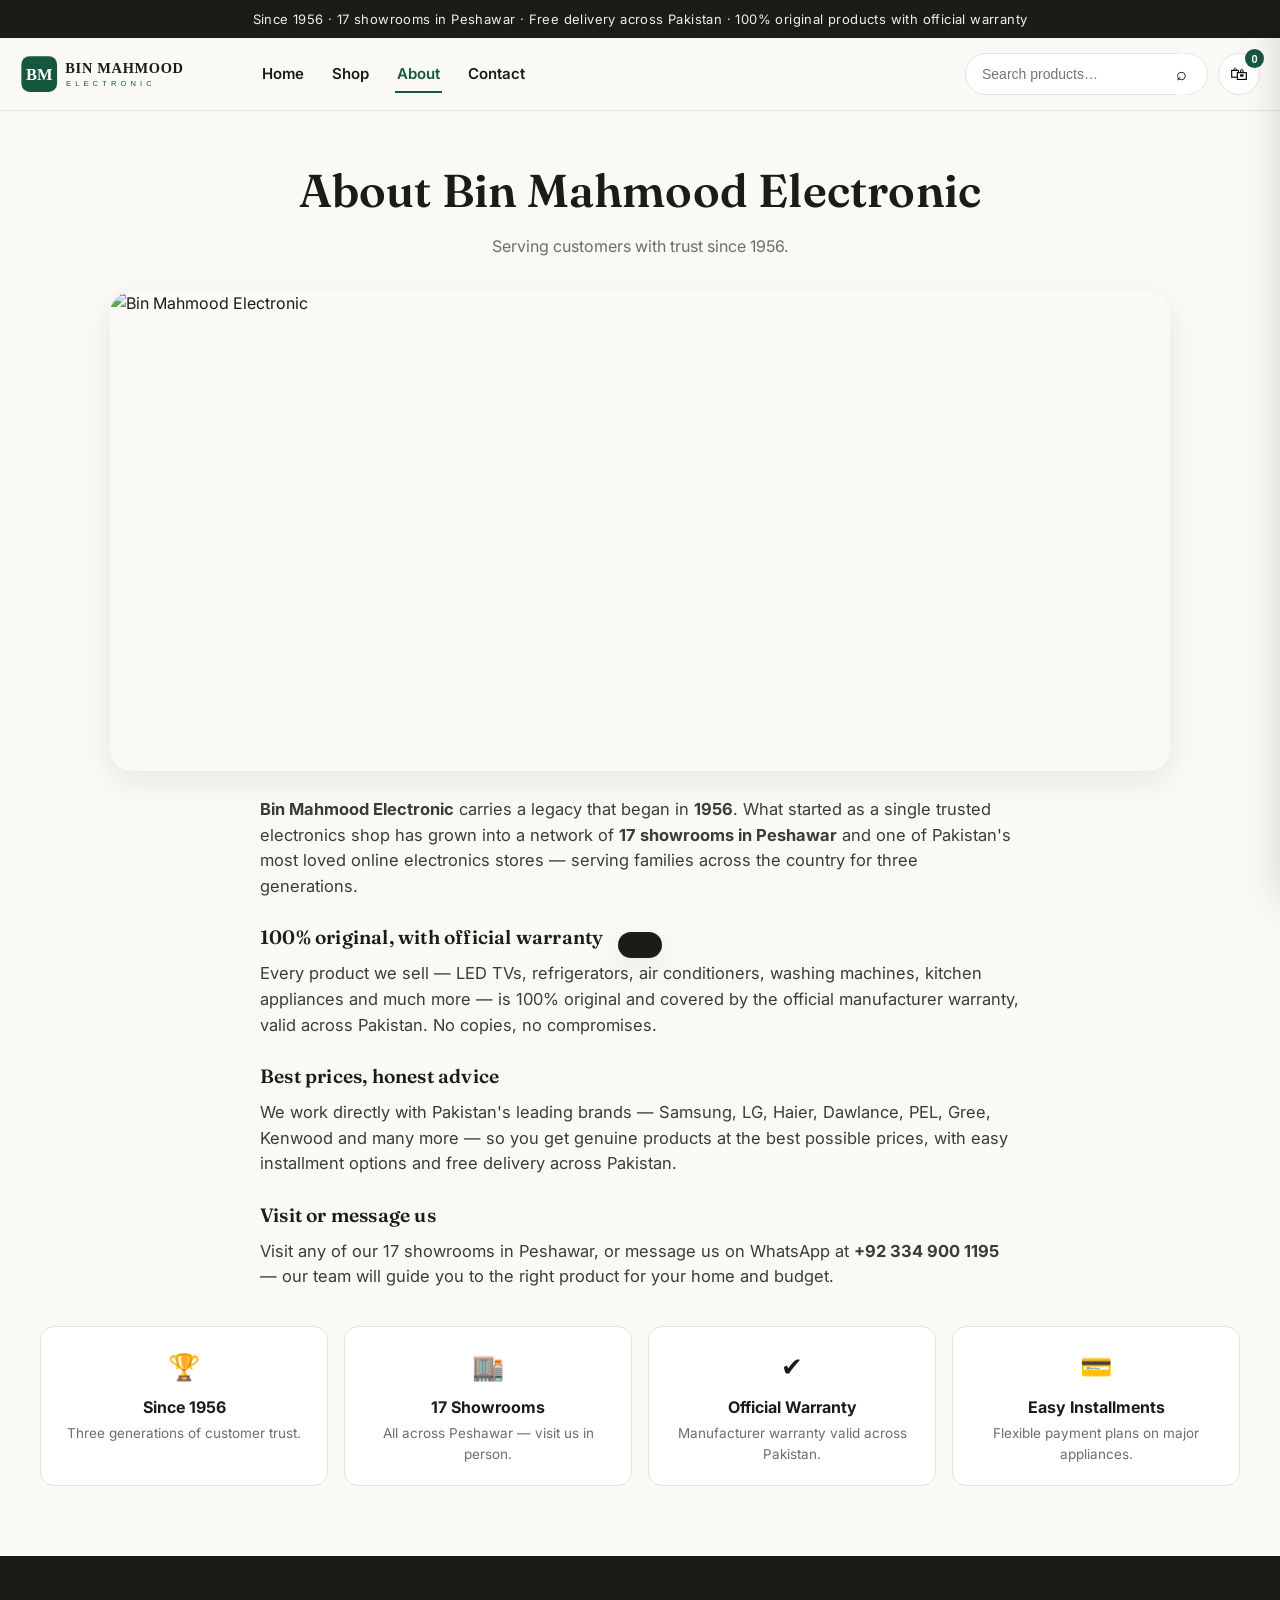
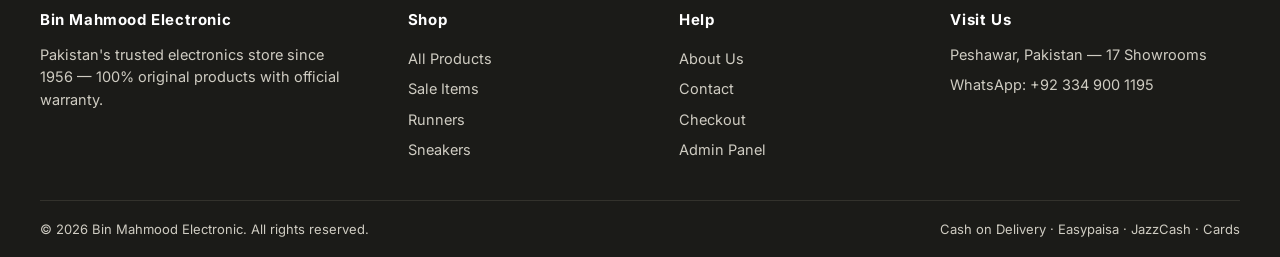
==== about.html @ 9c28690c "Bin Mahmood Electronic storefront — design preview with sample AYS catalogue" ====
<!DOCTYPE html>
<html lang="en">
<head>
<meta charset="UTF-8">
<meta name="viewport" content="width=device-width, initial-scale=1">
<title>About — Bin Mahmood Electronic</title>
<link rel="preconnect" href="https://fonts.googleapis.com">
<link href="https://fonts.googleapis.com/css2?family=Fraunces:ital,wght@0,500;0,600;1,500&family=Inter:wght@400;500;600;700;800&display=swap" rel="stylesheet">
<link rel="stylesheet" href="assets/style.css">
</head>
<body>
<main class="wrap">
  <div class="page-head"><h1>About Bin Mahmood Electronic</h1><p>Serving customers with trust since 1956.</p></div>
  <div class="hero-img" style="margin-top:26px"><img src="https://www.aysonline.pk/wp-content/uploads/2026/08/yoast-banner.jpg" alt="Bin Mahmood Electronic"></div>
  <div class="prose">
    <p><b>Bin Mahmood Electronic</b> carries a legacy that began in <b>1956</b>. What started as a single trusted electronics shop has grown into a network of <b>17 showrooms in Peshawar</b> and one of Pakistan's most loved online electronics stores — serving families across the country for three generations.</p>
    <h3>100% original, with official warranty</h3>
    <p>Every product we sell — LED TVs, refrigerators, air conditioners, washing machines, kitchen appliances and much more — is 100% original and covered by the official manufacturer warranty, valid across Pakistan. No copies, no compromises.</p>
    <h3>Best prices, honest advice</h3>
    <p>We work directly with Pakistan's leading brands — Samsung, LG, Haier, Dawlance, PEL, Gree, Kenwood and many more — so you get genuine products at the best possible prices, with easy installment options and free delivery across Pakistan.</p>
    <h3>Visit or message us</h3>
    <p>Visit any of our 17 showrooms in Peshawar, or message us on WhatsApp at <b>+92 334 900 1195</b> — our team will guide you to the right product for your home and budget.</p>
  </div>
  <section><div class="perks">
    <div class="perk"><span class="ic">🏆</span><b>Since 1956</b><p>Three generations of customer trust.</p></div>
    <div class="perk"><span class="ic">🏬</span><b>17 Showrooms</b><p>All across Peshawar — visit us in person.</p></div>
    <div class="perk"><span class="ic">✔️</span><b>Official Warranty</b><p>Manufacturer warranty valid across Pakistan.</p></div>
    <div class="perk"><span class="ic">💳</span><b>Easy Installments</b><p>Flexible payment plans on major appliances.</p></div>
  </div></section>
</main>
<script src="data/products.js"></script>
<script src="assets/store.js"></script>
<script>mount("about.html");</script>
</body>
</html>
---- assets/style.css ----
:root{
  --paper:#faf9f6; --card:#ffffff; --ink:#1b1b18; --muted:#6f6d66;
  --line:#e7e3da; --accent:#17573f; --accent2:#c8a24a; --soft:#f1eee6;
  --radius:14px; --shadow:0 10px 30px rgba(27,27,24,.08);
}
*{margin:0;padding:0;box-sizing:border-box}
html{scroll-behavior:smooth}
body{font-family:'Inter',system-ui,sans-serif;background:var(--paper);color:var(--ink);line-height:1.55}
h1,h2,h3,.serif{font-family:'Fraunces',Georgia,serif;font-weight:600;letter-spacing:.2px}
a{color:inherit;text-decoration:none}
img{display:block;max-width:100%}
.wrap{max-width:1240px;margin:0 auto;padding:0 20px}
.btn{display:inline-flex;align-items:center;gap:8px;background:var(--accent);color:#fff;border:0;border-radius:999px;padding:13px 26px;font-weight:600;font-size:15px;cursor:pointer;transition:.2s}
.btn:hover{background:#0f4230;transform:translateY(-1px)}
.btn.ghost{background:transparent;color:var(--ink);border:1px solid var(--ink)}
.btn.gold{background:var(--accent2);color:#1b1b18}
.btn:disabled{opacity:.5;cursor:not-allowed}
.chip{display:inline-block;background:var(--soft);border:1px solid var(--line);border-radius:999px;padding:5px 13px;font-size:12.5px;font-weight:600;color:var(--muted)}
/* announcement + header */
.announce{background:var(--ink);color:#f3efe4;text-align:center;font-size:13px;padding:9px 14px;letter-spacing:.4px}
header.site{position:sticky;top:0;z-index:60;background:rgba(250,249,246,.92);backdrop-filter:blur(10px);border-bottom:1px solid var(--line)}
.head-in{display:flex;align-items:center;gap:26px;padding:14px 0}
.logo img{height:44px;width:auto}
nav.main{display:flex;gap:24px;margin-left:8px}
nav.main a{font-weight:600;font-size:15px;padding:6px 2px;border-bottom:2px solid transparent}
nav.main a:hover,nav.main a.on{border-color:var(--accent);color:var(--accent)}
.head-actions{margin-left:auto;display:flex;align-items:center;gap:10px}
.icon-btn{position:relative;width:42px;height:42px;border-radius:50%;border:1px solid var(--line);background:var(--card);display:grid;place-items:center;cursor:pointer;font-size:18px}
.cart-count{position:absolute;top:-5px;right:-5px;background:var(--accent);color:#fff;font-size:11px;font-weight:700;min-width:19px;height:19px;border-radius:99px;display:grid;place-items:center;padding:0 4px}
.search-box{display:flex;align-items:center;background:var(--card);border:1px solid var(--line);border-radius:999px;padding:0 8px 0 16px;height:42px;min-width:230px}
.search-box input{border:0;outline:0;background:transparent;font-size:14px;width:100%}
.burger{display:none}
/* hero */
.hero{padding:64px 0 30px;text-align:center}
.hero .kick{color:var(--accent);font-weight:700;letter-spacing:3px;font-size:12.5px;text-transform:uppercase}
.hero h1{font-size:clamp(38px,6vw,64px);line-height:1.08;margin:16px auto 14px;max-width:820px}
.hero h1 em{font-style:italic;color:var(--accent)}
.hero p{color:var(--muted);max-width:560px;margin:0 auto 26px;font-size:17px}
.hero-img{margin:38px auto 0;max-width:1060px;border-radius:22px;overflow:hidden;box-shadow:var(--shadow)}
.hero-img img{width:100%;height:min(52vw,480px);object-fit:cover}
.stats{display:flex;justify-content:center;gap:44px;flex-wrap:wrap;margin-top:30px}
.stats b{font-family:'Fraunces',serif;font-size:26px;display:block}
.stats span{color:var(--muted);font-size:13px}
/* sections */
section.block{padding:56px 0 8px}
.sec-head{display:flex;align-items:end;justify-content:space-between;gap:16px;margin-bottom:22px}
.sec-head h2{font-size:clamp(26px,3.4vw,36px)}
.sec-head p{color:var(--muted);margin-top:4px}
.sec-head a.more{font-weight:700;color:var(--accent);white-space:nowrap}
/* category tiles */
.cats{display:grid;grid-template-columns:repeat(3,1fr);gap:16px}
.cat-tile{position:relative;border-radius:18px;overflow:hidden;height:210px;background:var(--soft)}
.cat-tile img{width:100%;height:100%;object-fit:cover;transition:.4s}
.cat-tile:hover img{transform:scale(1.05)}
.cat-tile .lbl{position:absolute;left:14px;bottom:14px;background:rgba(255,255,255,.94);border-radius:12px;padding:9px 14px}
.cat-tile .lbl b{display:block;font-size:16px}
.cat-tile .lbl span{font-size:12.5px;color:var(--muted)}
/* product cards */
.grid{display:grid;grid-template-columns:repeat(4,1fr);gap:18px}
.card{background:var(--card);border:1px solid var(--line);border-radius:var(--radius);overflow:hidden;display:flex;flex-direction:column;transition:.2s}
.card:hover{box-shadow:var(--shadow);transform:translateY(-3px)}
.card .ph{position:relative;background:#f4f1ea;aspect-ratio:1/1.02;overflow:hidden}
.card .ph img{width:100%;height:100%;object-fit:cover}
.badge{position:absolute;top:10px;left:10px;background:var(--accent2);color:#1b1b18;font-size:11.5px;font-weight:800;padding:4px 9px;border-radius:99px}
.badge.out{background:#3a3a36;color:#fff}
.card .bd{padding:14px 15px 16px;display:flex;flex-direction:column;gap:5px;flex:1}
.card .brand{font-size:11.5px;font-weight:700;letter-spacing:1.4px;color:var(--accent);text-transform:uppercase}
.card h3{font-size:15.5px;font-family:'Inter',sans-serif;font-weight:600;line-height:1.35}
.card .sizes{font-size:12.5px;color:var(--muted)}
.price{display:flex;gap:9px;align-items:baseline;margin-top:auto;padding-top:6px}
.price b{font-size:17px}
.price s{color:var(--muted);font-size:13.5px}
.card .row{display:flex;gap:8px;margin-top:10px}
.card .row .btn{flex:1;justify-content:center;padding:10px 8px;font-size:13.5px}
.qv-btn{width:42px;border-radius:999px;border:1px solid var(--line);background:var(--card);cursor:pointer;font-size:16px}
/* slider */
.slider{position:relative;overflow:hidden}
.slider-track{display:flex;gap:18px;transition:transform .5s ease}
.slider .card{flex:0 0 calc((100% - 54px)/4)}
.sl-nav{display:flex;gap:8px}
.sl-nav button{width:40px;height:40px;border-radius:50%;border:1px solid var(--line);background:var(--card);cursor:pointer;font-size:17px}
.sl-nav button:hover{background:var(--ink);color:#fff}
.dots{display:flex;gap:6px;justify-content:center;margin-top:16px}
.dots i{width:8px;height:8px;border-radius:99px;background:#d8d2c4;cursor:pointer}
.dots i.on{background:var(--accent);width:22px}
/* perks + strip */
.perks{display:grid;grid-template-columns:repeat(4,1fr);gap:16px;margin:26px 0 10px}
.perk{background:var(--card);border:1px solid var(--line);border-radius:var(--radius);padding:20px;text-align:center}
.perk .ic{font-size:26px}
.perk b{display:block;margin:8px 0 3px}
.perk p{font-size:13.5px;color:var(--muted)}
.wa-strip{margin:54px 0;background:var(--accent);color:#eaf4ee;border-radius:20px;padding:34px 30px;display:flex;gap:20px;align-items:center;flex-wrap:wrap}
.wa-strip h3{font-size:26px;color:#fff}
.wa-strip p{opacity:.85}
.wa-strip .btn{margin-left:auto;background:#fff;color:var(--accent)}
/* shop layout */
.shop-layout{display:grid;grid-template-columns:250px 1fr;gap:26px;padding:34px 0 60px}
.filters{background:var(--card);border:1px solid var(--line);border-radius:var(--radius);padding:20px;height:fit-content;position:sticky;top:92px}
.filters h4{font-size:13px;letter-spacing:1.6px;text-transform:uppercase;color:var(--muted);margin:18px 0 9px}
.filters h4:first-child{margin-top:0}
.filters label{display:flex;gap:8px;align-items:center;font-size:14px;padding:3.5px 0;cursor:pointer}
.filters input[type=checkbox]{accent-color:var(--accent);width:16px;height:16px}
.toolbar{display:flex;gap:12px;align-items:center;margin-bottom:18px;flex-wrap:wrap}
.toolbar .count{color:var(--muted);font-size:14px}
.toolbar select{margin-left:auto;border:1px solid var(--line);background:var(--card);border-radius:10px;padding:10px 12px;font-size:14px}
.toolbar input[type=search]{border:1px solid var(--line);background:var(--card);border-radius:999px;padding:10px 16px;font-size:14px;min-width:210px;outline:0}
.empty{padding:60px 20px;text-align:center;color:var(--muted);border:1px dashed var(--line);border-radius:var(--radius);background:var(--card)}
/* forms / checkout */
.form-card{background:var(--card);border:1px solid var(--line);border-radius:var(--radius);padding:24px}
.form-card h3{margin-bottom:14px;font-size:20px}
.f-row{display:grid;grid-template-columns:1fr 1fr;gap:14px}
.f-group{margin-bottom:14px}
.f-group label{display:block;font-size:13px;font-weight:600;margin-bottom:6px}
.f-group input,.f-group select,.f-group textarea{width:100%;border:1px solid var(--line);border-radius:10px;padding:11px 13px;font-size:14.5px;background:#fffdf9;outline:0;font-family:inherit}
.f-group input:focus,.f-group select:focus,.f-group textarea:focus{border-color:var(--accent)}
.pay-opt{display:flex;gap:11px;border:1px solid var(--line);border-radius:12px;padding:13px 15px;margin-bottom:10px;cursor:pointer;align-items:flex-start;background:#fffdf9}
.pay-opt.sel{border-color:var(--accent);background:#f0f6f2}
.pay-opt input{margin-top:3px;accent-color:var(--accent)}
.pay-opt b{display:block;font-size:15px}
.pay-opt span{font-size:13px;color:var(--muted)}
.summary-line{display:flex;justify-content:space-between;padding:7px 0;font-size:14.5px}
.summary-line.total{border-top:1px solid var(--line);margin-top:8px;padding-top:13px;font-size:17px;font-weight:700}
.mini-item{display:flex;gap:12px;padding:10px 0;border-bottom:1px solid var(--line);align-items:center}
.mini-item img{width:52px;height:52px;object-fit:cover;border-radius:9px}
.mini-item .t{flex:1;font-size:14px}
.mini-item .t span{display:block;color:var(--muted);font-size:12.5px}
/* drawer + modal */
.drawer{position:fixed;top:0;right:-420px;width:min(400px,94vw);height:100dvh;background:#fff;z-index:90;box-shadow:-16px 0 40px rgba(0,0,0,.18);transition:right .35s;display:flex;flex-direction:column}
.drawer.open{right:0}
.drawer header{padding:18px 20px;border-bottom:1px solid var(--line);display:flex;justify-content:space-between;align-items:center}
.drawer .items{flex:1;overflow:auto;padding:8px 20px}
.drawer footer{padding:18px 20px;border-top:1px solid var(--line)}
.scrim{position:fixed;inset:0;background:rgba(20,20,18,.45);z-index:80;opacity:0;pointer-events:none;transition:.3s}
.scrim.on{opacity:1;pointer-events:auto}
.qty{display:inline-flex;align-items:center;border:1px solid var(--line);border-radius:99px;overflow:hidden}
.qty button{width:28px;height:28px;border:0;background:var(--soft);cursor:pointer;font-size:15px}
.qty b{min-width:26px;text-align:center;font-size:14px}
.modal{position:fixed;inset:0;z-index:95;display:none;place-items:center;padding:18px}
.modal.open{display:grid}
.modal .box{background:#fff;border-radius:20px;max-width:760px;width:100%;max-height:92dvh;overflow:auto;display:grid;grid-template-columns:1fr 1fr;position:relative}
.modal .box img{width:100%;height:100%;object-fit:cover;min-height:300px}
.modal .info{padding:26px}
.modal .x{position:absolute;top:12px;right:12px;width:36px;height:36px;border-radius:50%;border:0;background:#fff;box-shadow:var(--shadow);cursor:pointer;font-size:16px;z-index:2}
.size-pick{display:flex;gap:8px;flex-wrap:wrap;margin:10px 0 16px}
.size-pick button{border:1px solid var(--line);background:#fff;border-radius:10px;padding:8px 13px;cursor:pointer;font-weight:600}
.size-pick button.sel{background:var(--ink);color:#fff;border-color:var(--ink)}
/* footer */
footer.site{margin-top:70px;background:var(--ink);color:#cfccc2}
.foot-grid{display:grid;grid-template-columns:1.4fr 1fr 1fr 1.2fr;gap:30px;padding:52px 0 34px}
footer.site h4{color:#fff;font-size:15px;margin-bottom:13px;letter-spacing:.6px}
footer.site a{display:block;padding:4px 0;font-size:14.5px}
footer.site a:hover{color:#fff}
.foot-bottom{border-top:1px solid #33322c;padding:18px 0;font-size:13px;display:flex;justify-content:space-between;gap:12px;flex-wrap:wrap}
.toast{position:fixed;bottom:22px;left:50%;transform:translate(-50%,80px);background:var(--ink);color:#fff;padding:13px 22px;border-radius:999px;font-size:14.5px;z-index:120;transition:.35s;box-shadow:var(--shadow)}
.toast.on{transform:translate(-50%,0)}
.page-head{padding:44px 0 6px;text-align:center}
.page-head h1{font-size:clamp(30px,4.6vw,46px)}
.page-head p{color:var(--muted);margin-top:8px}
.prose{max-width:760px;margin:0 auto;padding:26px 0 10px;font-size:16.5px;color:#3c3b36}
.prose h3{margin:24px 0 8px;color:var(--ink)}
@media(max-width:1020px){.grid{grid-template-columns:repeat(3,1fr)}.slider .card{flex-basis:calc((100% - 36px)/3)}.cats{grid-template-columns:repeat(2,1fr)}.perks{grid-template-columns:repeat(2,1fr)}.foot-grid{grid-template-columns:1fr 1fr}}
@media(max-width:760px){
  nav.main{display:none;position:absolute;top:100%;left:0;right:0;background:var(--paper);flex-direction:column;padding:14px 20px;border-bottom:1px solid var(--line)}
  nav.main.open{display:flex}
  .burger{display:grid}
  .search-box{display:none}
  .grid{grid-template-columns:repeat(2,1fr);gap:12px}
  .slider .card{flex-basis:calc((100% - 18px)/2)}
  .shop-layout{grid-template-columns:1fr}
  .filters{position:static}
  .modal .box{grid-template-columns:1fr}
  .f-row{grid-template-columns:1fr}
  .cats{grid-template-columns:1fr}
  .head-in{gap:12px}
  .logo img{height:36px}
}
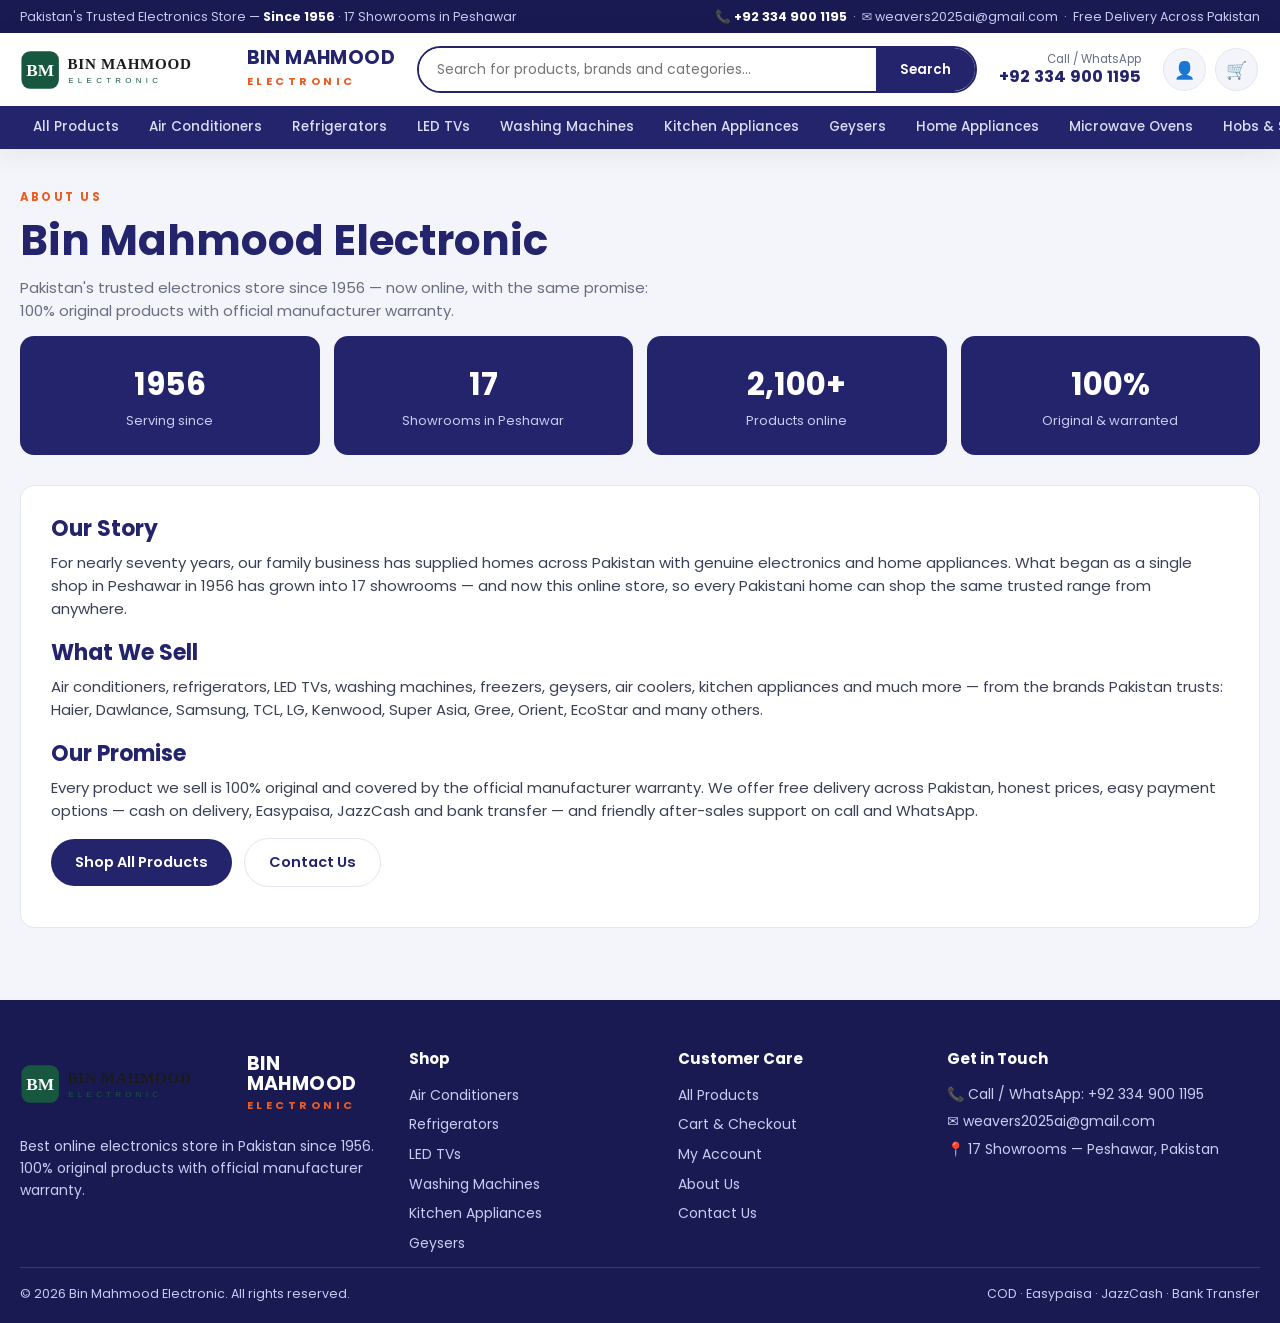
==== commit 0aafd7dd: "Bin Mahmood Electronic: full AYS-style store with 2168 products" ====
--- a/about.html
+++ b/about.html
@@ -3,33 +3,80 @@
 <head>
 <meta charset="UTF-8">
 <meta name="viewport" content="width=device-width, initial-scale=1">
-<title>About — Bin Mahmood Electronic</title>
-<link rel="preconnect" href="https://fonts.googleapis.com">
-<link href="https://fonts.googleapis.com/css2?family=Fraunces:ital,wght@0,500;0,600;1,500&family=Inter:wght@400;500;600;700;800&display=swap" rel="stylesheet">
-<link rel="stylesheet" href="assets/style.css">
+<title>About Us — Bin Mahmood Electronic</title>
+<link rel="icon" href="assets/logo.svg">
+<link rel="stylesheet" href="style.css">
+<style>
+.stats{display:grid;grid-template-columns:repeat(4,1fr);gap:14px;margin:8px 0 4px}
+@media(max-width:860px){.stats{grid-template-columns:1fr 1fr}}
+.stat{background:var(--navy);color:#fff;border-radius:var(--r);padding:24px 18px;text-align:center}
+.stat b{display:block;font-size:31px}
+.stat span{color:#c9cbf0;font-size:13px}
+.prose{background:#fff;border:1px solid var(--line);border-radius:var(--r);padding:30px}
+.prose h2{font-size:22px;margin:20px 0 8px}
+.prose h2:first-child{margin-top:0}
+.prose p{color:#3c4055;margin-bottom:10px}
+</style>
 </head>
 <body>
-<main class="wrap">
-  <div class="page-head"><h1>About Bin Mahmood Electronic</h1><p>Serving customers with trust since 1956.</p></div>
-  <div class="hero-img" style="margin-top:26px"><img src="https://www.aysonline.pk/wp-content/uploads/2026/08/yoast-banner.jpg" alt="Bin Mahmood Electronic"></div>
-  <div class="prose">
-    <p><b>Bin Mahmood Electronic</b> carries a legacy that began in <b>1956</b>. What started as a single trusted electronics shop has grown into a network of <b>17 showrooms in Peshawar</b> and one of Pakistan's most loved online electronics stores — serving families across the country for three generations.</p>
-    <h3>100% original, with official warranty</h3>
-    <p>Every product we sell — LED TVs, refrigerators, air conditioners, washing machines, kitchen appliances and much more — is 100% original and covered by the official manufacturer warranty, valid across Pakistan. No copies, no compromises.</p>
-    <h3>Best prices, honest advice</h3>
-    <p>We work directly with Pakistan's leading brands — Samsung, LG, Haier, Dawlance, PEL, Gree, Kenwood and many more — so you get genuine products at the best possible prices, with easy installment options and free delivery across Pakistan.</p>
-    <h3>Visit or message us</h3>
-    <p>Visit any of our 17 showrooms in Peshawar, or message us on WhatsApp at <b>+92 334 900 1195</b> — our team will guide you to the right product for your home and budget.</p>
+
+<div class="topbar"><div class="wrap">
+  <span>Pakistan's Trusted Electronics Store — <b>Since 1956</b> · 17 Showrooms in Peshawar</span>
+  <span>📞 <b>+92 334 900 1195</b> &nbsp;·&nbsp; ✉️ weavers2025ai@gmail.com &nbsp;·&nbsp; Free Delivery Across Pakistan</span>
+</div></div>
+
+<header class="site"><div class="wrap">
+  <div class="head-in">
+    <a class="logo" href="index.html"><img src="assets/logo.svg" alt="Bin Mahmood Electronic"><span class="lt"><b>BIN MAHMOOD</b><span>ELECTRONIC</span></span></a>
+    <form class="search" action="shop.html" method="get"><input name="q" placeholder="Search for products, brands and categories…"><button type="submit">Search</button></form>
+    <div class="hotline"><small>Call / WhatsApp</small><b>+92 334 900 1195</b></div>
+    <div class="hicons">
+      <a class="nicon" href="account.html" title="My Account">👤</a>
+      <a class="nicon" href="checkout.html" title="Cart">🛒<span class="cartCount">0</span></a>
+    </div>
   </div>
-  <section><div class="perks">
-    <div class="perk"><span class="ic">🏆</span><b>Since 1956</b><p>Three generations of customer trust.</p></div>
-    <div class="perk"><span class="ic">🏬</span><b>17 Showrooms</b><p>All across Peshawar — visit us in person.</p></div>
-    <div class="perk"><span class="ic">✔️</span><b>Official Warranty</b><p>Manufacturer warranty valid across Pakistan.</p></div>
-    <div class="perk"><span class="ic">💳</span><b>Easy Installments</b><p>Flexible payment plans on major appliances.</p></div>
-  </div></section>
-</main>
+</div>
+<nav class="catbar"><div class="wrap" id="catnav"></div></nav>
+</header>
+
+<div class="wrap">
+  <div class="pagehero"><div class="eyebrow">About Us</div><h1>Bin Mahmood Electronic</h1><p>Pakistan's trusted electronics store since 1956 — now online, with the same promise: 100% original products with official manufacturer warranty.</p></div>
+  <div class="stats">
+    <div class="stat"><b>1956</b><span>Serving since</span></div>
+    <div class="stat"><b>17</b><span>Showrooms in Peshawar</span></div>
+    <div class="stat"><b>2,100+</b><span>Products online</span></div>
+    <div class="stat"><b>100%</b><span>Original &amp; warranted</span></div>
+  </div>
+  <section class="sec" style="padding-top:26px">
+    <div class="prose">
+      <h2>Our Story</h2>
+      <p>For nearly seventy years, our family business has supplied homes across Pakistan with genuine electronics and home appliances. What began as a single shop in Peshawar in 1956 has grown into 17 showrooms — and now this online store, so every Pakistani home can shop the same trusted range from anywhere.</p>
+      <h2>What We Sell</h2>
+      <p>Air conditioners, refrigerators, LED TVs, washing machines, freezers, geysers, air coolers, kitchen appliances and much more — from the brands Pakistan trusts: Haier, Dawlance, Samsung, TCL, LG, Kenwood, Super Asia, Gree, Orient, EcoStar and many others.</p>
+      <h2>Our Promise</h2>
+      <p>Every product we sell is 100% original and covered by the official manufacturer warranty. We offer free delivery across Pakistan, honest prices, easy payment options — cash on delivery, Easypaisa, JazzCash and bank transfer — and friendly after-sales support on call and WhatsApp.</p>
+      <p style="margin-top:16px"><a class="btn navy" href="shop.html">Shop All Products</a> &nbsp; <a class="btn ghost" href="contact.html">Contact Us</a></p>
+    </div>
+  </section>
+</div>
+
+<footer><div class="wrap">
+  <div class="foot-in">
+    <div><a class="logo" href="index.html" style="margin-bottom:14px"><img src="assets/logo.svg" alt="Bin Mahmood Electronic"><span class="lt"><b>BIN MAHMOOD</b><span>ELECTRONIC</span></span></a><p>Best online electronics store in Pakistan since 1956. 100% original products with official manufacturer warranty.</p></div>
+    <div><h4>Shop</h4><div id="foot-cats"></div></div>
+    <div><h4>Customer Care</h4><a href="shop.html">All Products</a><a href="checkout.html">Cart &amp; Checkout</a><a href="account.html">My Account</a><a href="about.html">About Us</a><a href="contact.html">Contact Us</a></div>
+    <div><h4>Get in Touch</h4><p>📞 Call / WhatsApp: +92 334 900 1195</p><p>✉️ weavers2025ai@gmail.com</p><p>📍 17 Showrooms — Peshawar, Pakistan</p></div>
+  </div>
+  <div class="foot-bar"><span>© 2026 Bin Mahmood Electronic. All rights reserved.</span><span>COD · Easypaisa · JazzCash · Bank Transfer</span></div>
+</div></footer>
+
 <script src="data/products.js"></script>
 <script src="assets/store.js"></script>
-<script>mount("about.html");</script>
+<script>
+const P = BM.products();
+(function(){ const counts={}; P.forEach(p=>counts[p.c]=(counts[p.c]||0)+1); const cats=Object.keys(counts).sort((a,b)=>counts[b]-counts[a]);
+  document.getElementById('catnav').innerHTML = `<a href="shop.html">All Products</a>` + cats.slice(0,10).map(c=>`<a href="shop.html?cat=${encodeURIComponent(c)}">${c}</a>`).join('');
+  document.getElementById('foot-cats').innerHTML = cats.slice(0,6).map(c=>`<a href="shop.html?cat=${encodeURIComponent(c)}">${c}</a>`).join(''); })();
+</script>
 </body>
 </html>
--- a/style.css
+++ b/style.css
@@ -0,0 +1,137 @@
+/* Bin Mahmood Electronic — AYS-style theme: navy #24246c, blue #4545c4, orange #ea5c20 */
+@import url('https://fonts.googleapis.com/css2?family=Poppins:wght@400;500;600;700;800&display=swap');
+*{box-sizing:border-box;margin:0;padding:0}
+:root{--navy:#24246c;--navy2:#1a1a52;--blue:#4545c4;--orange:#ea5c20;--ink:#1d2030;--muted:#686d82;--bg:#f4f5fa;--line:#e3e5ef;--r:14px}
+html{scroll-behavior:smooth}
+body{font-family:'Poppins',system-ui,sans-serif;color:var(--ink);background:var(--bg);line-height:1.55;font-size:15px}
+h1,h2,h3,h4{font-family:'Poppins',sans-serif;color:var(--navy);line-height:1.2}
+a{text-decoration:none;color:inherit}
+img{max-width:100%;display:block}
+.wrap{max-width:1280px;margin:0 auto;padding:0 20px}
+.btn{display:inline-flex;align-items:center;gap:8px;background:var(--orange);color:#fff;font-weight:600;padding:12px 24px;border-radius:99px;font-size:14.5px;border:0;cursor:pointer;font-family:inherit;transition:.22s}
+.btn:hover{background:var(--navy)}
+.btn.navy{background:var(--navy)} .btn.navy:hover{background:var(--blue)}
+.btn.ghost{background:#fff;color:var(--navy);border:1.5px solid var(--line)}
+.btn.ghost:hover{border-color:var(--navy)}
+.btn.sm{padding:9px 17px;font-size:13px}
+.eyebrow{letter-spacing:2.5px;font-size:11.5px;font-weight:700;color:var(--orange);text-transform:uppercase;margin-bottom:9px}
+/* topbar + header */
+.topbar{background:var(--navy2);color:#c9cbf0;font-size:12.5px}
+.topbar .wrap{display:flex;justify-content:space-between;gap:12px;padding-top:7px;padding-bottom:7px;flex-wrap:wrap}
+.topbar b{color:#fff}
+header.site{position:sticky;top:0;z-index:60;background:#fff;box-shadow:0 4px 24px rgba(29,32,48,.08)}
+.head-in{display:flex;align-items:center;gap:22px;padding-top:13px;padding-bottom:13px}
+.logo{display:flex;align-items:center;gap:11px}
+.logo img{height:46px;width:auto}
+.logo .lt b{display:block;font-size:19px;color:var(--navy);letter-spacing:.4px;line-height:1.05}
+.logo .lt span{font-size:11px;letter-spacing:3.5px;color:var(--orange);font-weight:700}
+.search{flex:1;display:flex;border:2px solid var(--navy);border-radius:99px;overflow:hidden;max-width:560px}
+.search input{flex:1;border:0;padding:11px 18px;font-family:inherit;font-size:14px;min-width:0;outline:none}
+.search button{background:var(--navy);color:#fff;border:0;padding:0 24px;font-weight:600;cursor:pointer;font-family:inherit}
+.hotline{text-align:right;line-height:1.25}
+.hotline small{color:var(--muted);font-size:11.5px;display:block}
+.hotline b{color:var(--navy);font-size:16.5px}
+.hicons{display:flex;gap:9px;align-items:center}
+.nicon{position:relative;width:43px;height:43px;border-radius:50%;display:grid;place-items:center;background:var(--bg);border:1px solid var(--line);font-size:17px}
+.cartCount{position:absolute;top:-4px;right:-4px;background:var(--orange);color:#fff;font-size:11px;font-weight:700;min-width:19px;height:19px;border-radius:99px;place-items:center;padding:0 5px;display:none}
+.catbar{background:var(--navy)}
+.catbar .wrap{display:flex;gap:4px;overflow-x:auto;scrollbar-width:none}
+.catbar a{color:#dcdcf5;font-size:13.5px;font-weight:500;padding:11px 13px;white-space:nowrap}
+.catbar a:hover,.catbar a.active{color:#fff;background:rgba(255,255,255,.12)}
+.burger{display:none;background:var(--bg);border:1px solid var(--line);width:43px;height:43px;border-radius:12px;font-size:18px;cursor:pointer}
+@media(max-width:960px){.search{display:none}.hotline{display:none}.burger{display:block}}
+/* hero — always fits the screen */
+.hero{position:relative;border-radius:0;overflow:hidden;background:var(--navy2)}
+.hero .slides{position:relative;width:100%;aspect-ratio:21/8.2;max-height:500px;min-height:230px}
+.hslide{position:absolute;inset:0;opacity:0;transition:opacity .8s ease}
+.hslide.on{opacity:1}
+.hslide img{width:100%;height:100%;object-fit:cover}
+.hslide .cap{position:absolute;left:0;bottom:0;right:0;background:linear-gradient(transparent,rgba(16,16,52,.82));color:#fff;padding:56px 34px 24px}
+.hslide .cap b{font-size:clamp(19px,3vw,32px);display:block}
+.hslide .cap span{color:#d8d8f5;font-size:14px}
+.harr{position:absolute;top:50%;transform:translateY(-50%);z-index:5;width:42px;height:42px;border-radius:50%;border:0;background:rgba(255,255,255,.92);color:var(--navy);font-size:20px;cursor:pointer;display:grid;place-items:center;box-shadow:0 8px 20px rgba(0,0,0,.25)}
+.harr.prev{left:14px}.harr.next{right:14px}
+.hdots{position:absolute;bottom:14px;right:22px;display:flex;gap:7px;z-index:5}
+.hdots button{width:9px;height:9px;border-radius:99px;border:0;background:rgba(255,255,255,.45);cursor:pointer;padding:0}
+.hdots button.on{background:var(--orange);width:26px}
+/* sections */
+.sec{padding:52px 0 8px}
+.sec-head{display:flex;justify-content:space-between;align-items:end;gap:16px;margin-bottom:22px;flex-wrap:wrap}
+.sec-head h2{font-size:clamp(23px,3vw,32px)}
+.sec-head p{color:var(--muted);font-size:14px;margin-top:5px}
+.viewall{color:var(--blue);font-weight:600;font-size:14px;white-space:nowrap}
+/* category tiles */
+.tiles{display:grid;grid-template-columns:repeat(6,1fr);gap:13px}
+@media(max-width:1020px){.tiles{grid-template-columns:repeat(3,1fr)}}
+@media(max-width:560px){.tiles{grid-template-columns:repeat(2,1fr)}}
+.tile{background:#fff;border:1px solid var(--line);border-radius:var(--r);padding:17px 15px;transition:.25s}
+.tile:hover{transform:translateY(-4px);box-shadow:0 16px 34px rgba(36,36,108,.13);border-color:#c6c8ea}
+.tile .ic{font-size:27px;margin-bottom:8px}
+.tile h3{font-size:15px}
+.tile p{color:var(--muted);font-size:12.5px}
+/* product cards */
+.pgrid{display:grid;grid-template-columns:repeat(4,1fr);gap:15px}
+@media(max-width:1020px){.pgrid{grid-template-columns:repeat(3,1fr)}}
+@media(max-width:720px){.pgrid{grid-template-columns:repeat(2,1fr)}}
+@media(max-width:430px){.pgrid{grid-template-columns:1fr}}
+.pcard{background:#fff;border:1px solid var(--line);border-radius:var(--r);overflow:hidden;transition:.25s;display:flex;flex-direction:column}
+.pcard:hover{transform:translateY(-4px);box-shadow:0 18px 38px rgba(36,36,108,.14)}
+.pcard .ph{position:relative;background:#fff;display:grid;place-items:center;padding:14px 12px 6px;cursor:pointer}
+.pcard .ph img{height:168px;width:auto;max-width:100%;object-fit:contain}
+.sale{position:absolute;top:11px;left:11px;background:var(--orange);color:#fff;font-size:11px;font-weight:700;padding:4px 9px;border-radius:99px}
+.brandtag{position:absolute;top:11px;right:11px;background:var(--bg);border:1px solid var(--line);color:var(--muted);font-size:10.5px;font-weight:600;padding:3px 8px;border-radius:99px}
+.pcard .info{padding:11px 14px 15px;display:flex;flex-direction:column;flex:1}
+.pcard .cat{color:var(--blue);font-size:11px;font-weight:600;letter-spacing:.6px;text-transform:uppercase}
+.pcard h3{font-size:13.8px;font-weight:600;color:var(--ink);margin:3px 0 8px;display:-webkit-box;-webkit-line-clamp:2;-webkit-box-orient:vertical;overflow:hidden;min-height:38px;cursor:pointer}
+.pcard h3:hover{color:var(--blue)}
+.prices{margin-top:auto}
+.prices .now{color:var(--navy);font-weight:700;font-size:16.5px}
+.prices .was{color:var(--muted);text-decoration:line-through;font-size:12.5px;margin-left:7px}
+.pcard .acts{display:flex;gap:7px;margin-top:11px}
+.addbtn{flex:1;background:var(--navy);color:#fff;border:0;border-radius:99px;padding:10px;font-weight:600;font-size:13px;cursor:pointer;font-family:inherit}
+.addbtn:hover{background:var(--orange)}
+.wabtn{width:40px;border-radius:99px;background:#e9f7ef;border:1.5px solid #bfe6cf;display:grid;place-items:center;font-size:16px}
+/* deals rail */
+.rail{display:grid;grid-auto-flow:column;grid-auto-columns:262px;gap:15px;overflow-x:auto;padding-bottom:12px;scroll-snap-type:x mandatory}
+.rail .pcard{scroll-snap-align:start}
+@media(max-width:560px){.rail{grid-auto-columns:225px}}
+/* brands */
+.brands{display:flex;gap:10px;flex-wrap:wrap}
+.brands a{background:#fff;border:1px solid var(--line);border-radius:99px;padding:9px 19px;font-weight:600;font-size:14px;color:var(--navy)}
+.brands a:hover{border-color:var(--navy);background:var(--navy);color:#fff}
+/* perks */
+.perks{display:grid;grid-template-columns:repeat(4,1fr);gap:14px}
+@media(max-width:900px){.perks{grid-template-columns:1fr 1fr}}
+.perk{background:#fff;border:1px solid var(--line);border-radius:var(--r);padding:20px}
+.perk .ic{font-size:25px;margin-bottom:8px}
+.perk h3{font-size:15.5px;margin-bottom:4px}
+.perk p{color:var(--muted);font-size:13px}
+/* footer */
+footer{background:var(--navy2);color:#c9cbf0;margin-top:64px}
+.foot-in{display:grid;grid-template-columns:1.5fr 1fr 1fr 1.3fr;gap:28px;padding:50px 0 8px}
+@media(max-width:900px){.foot-in{grid-template-columns:1fr 1fr}}
+footer h4{color:#fff;font-size:15px;margin-bottom:13px}
+footer a{display:block;padding:4px 0;font-size:14px}
+footer a:hover{color:#ffb59d}
+footer p{font-size:14px;padding:3px 0}
+footer .logo .lt b{color:#fff}
+.foot-bar{border-top:1px solid rgba(255,255,255,.14);padding:16px 0 20px;display:flex;justify-content:space-between;gap:10px;flex-wrap:wrap;font-size:12.5px}
+/* page hero */
+.pagehero{padding:40px 0 6px}
+.pagehero h1{font-size:clamp(28px,4vw,42px)}
+.pagehero p{color:var(--muted);max-width:640px;margin-top:9px}
+/* modal */
+.modal{position:fixed;inset:0;background:rgba(16,16,52,.55);backdrop-filter:blur(3px);display:none;place-items:center;z-index:200;padding:16px}
+.modal.open{display:grid}
+.modal-card{background:#fff;border-radius:20px;max-width:720px;width:100%;max-height:88vh;overflow:auto;display:grid;grid-template-columns:290px 1fr}
+.modal-card .mi{display:grid;place-items:center;padding:24px;background:#fbfbfe}
+.modal-card .mi img{max-height:290px;width:auto;max-width:100%;object-fit:contain}
+.modal-card .md{padding:26px}
+@media(max-width:680px){.modal-card{grid-template-columns:1fr}}
+.qty{display:inline-flex;align-items:center;gap:2px;border:1.5px solid var(--line);border-radius:99px;padding:3px}
+.qty button{width:28px;height:28px;border:0;border-radius:50%;background:var(--bg);font-size:15px;cursor:pointer;font-weight:700}
+.qty b{min-width:25px;text-align:center}
+/* forms */
+.fld{margin-bottom:12px}
+.fld label{display:block;font-size:12.5px;font-weight:600;margin-bottom:4px}
+.fld input,.fld textarea,.fld select{width:100%;padding:11px 13px;border:1.5px solid #ccd0e4;border-radius:11px;font-family:inherit;font-size:14px;background:#fff}
